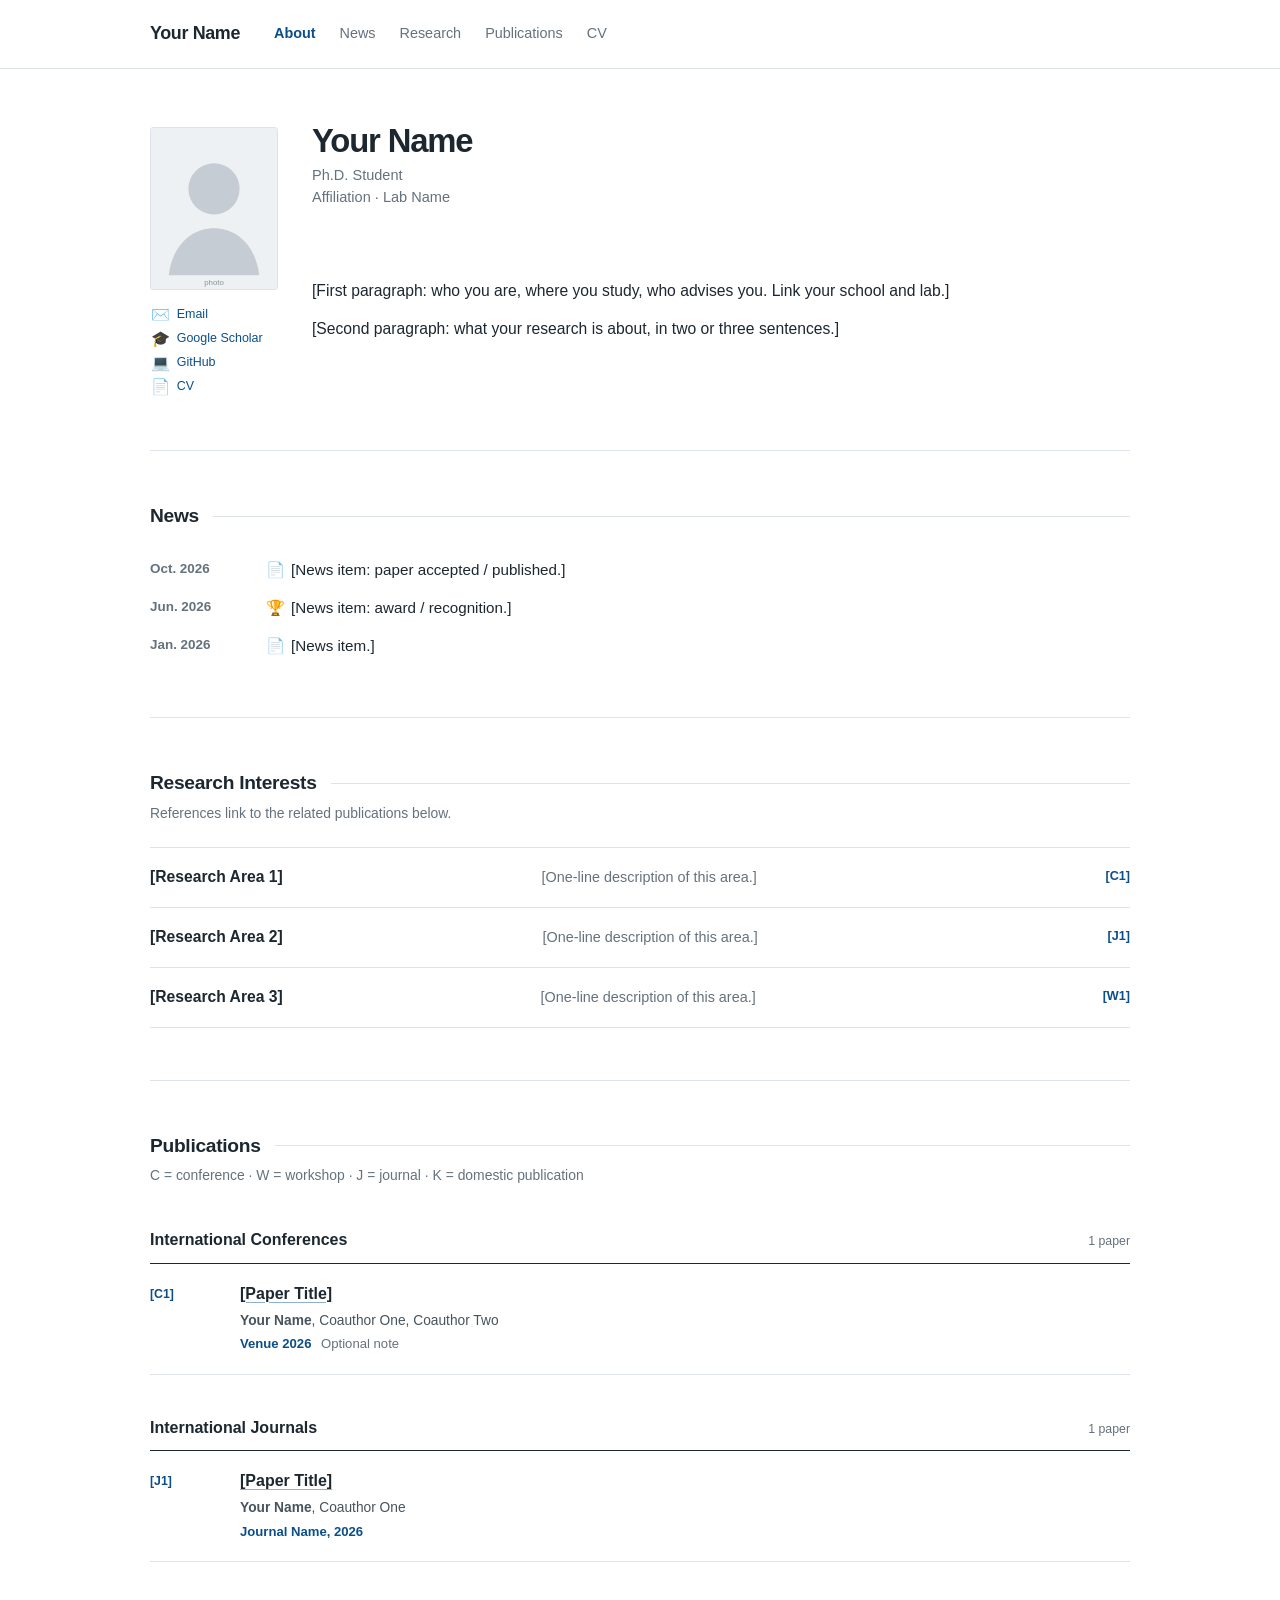
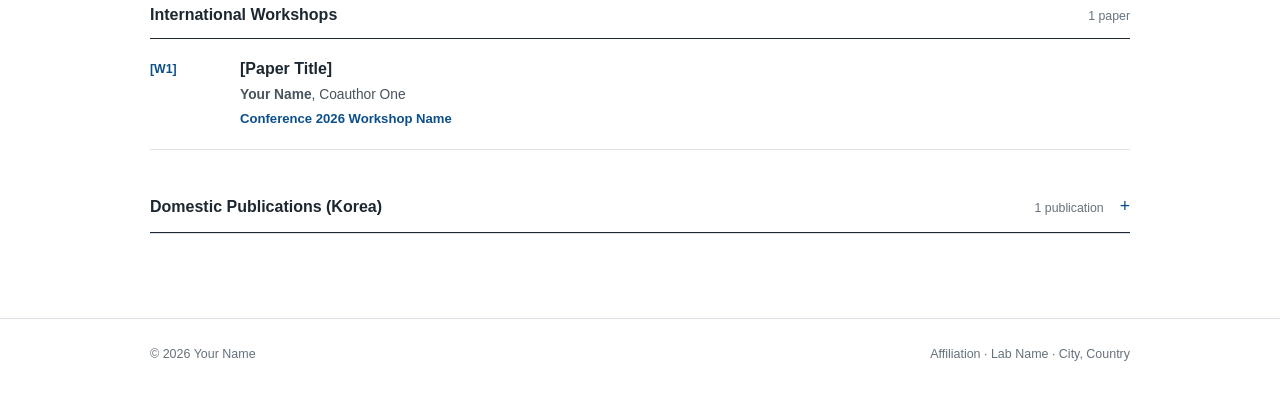
==== index.html @ ea9d19b5 "Initial homepage skeleton Dependency-free static site for GitHub Pages: About / News / Research / Pu" ====
<!doctype html>
<html lang="en">
<head>
  <meta charset="utf-8">
  <meta name="viewport" content="width=device-width, initial-scale=1">
  <!--
    ============================================================
    채울 곳 안내 (전부 자리표시자입니다)
    - <title>, meta description/author, og:* : 이름·소속으로 교체
    - canonical / og:url : https://<github-id>.github.io/ 로 교체
    - assets/img/profile.svg : 본인 사진(jpg/png)으로 교체 후 src 수정
    - assets/files/CV.pdf : CV 파일을 이 경로에 두면 링크가 동작함
    - 각 섹션 안의 [대괄호] 텍스트와 "TODO" 주석을 실제 내용으로 교체
    ============================================================
  -->
  <meta name="description" content="[One-sentence description of who you are and what you research.]">
  <meta name="author" content="Your Name">
  <meta name="theme-color" content="#ffffff">
  <meta property="og:type" content="website">
  <meta property="og:url" content="https://supportcho.github.io/">
  <meta property="og:title" content="Your Name | Affiliation">
  <meta property="og:description" content="[Short description for link previews.]">
  <meta property="og:image" content="https://supportcho.github.io/assets/img/profile.svg">
  <meta name="twitter:card" content="summary">
  <link rel="canonical" href="https://supportcho.github.io/">
  <link rel="icon" href="assets/img/favicon.svg" type="image/svg+xml">
  <link rel="stylesheet" href="assets/css/style.css">
  <script src="assets/js/main.js" defer></script>
  <title>Your Name | Affiliation</title>
</head>
<body>
  <a class="skip-link" href="#main">Skip to content</a>

  <header class="site-header">
    <div class="header-inner">
      <a class="site-name" href="#about">Your Name</a>
      <nav class="site-nav" aria-label="Primary navigation">
        <a href="#about">About</a>
        <a href="#news">News</a>
        <a href="#research">Research</a>
        <a href="#publications">Publications</a>
        <a href="assets/files/CV.pdf" target="_blank" rel="noopener">CV</a>
      </nav>
    </div>
  </header>

  <main class="page-shell" id="main">

    <!-- ===================== About ===================== -->
    <section class="profile-overview section" id="about" aria-labelledby="about-title">
      <div class="profile-rail">
        <!-- TODO: 사진으로 교체. 권장 비율 약 128×164 (세로가 약간 긴 직사각형) -->
        <img class="profile-photo" src="assets/img/profile.svg" width="128" height="164" alt="Portrait of Your Name">
        <ul class="profile-links" aria-label="Profile links">
          <li><a href="mailto:you@example.ac.kr"><span class="profile-link-icon" aria-hidden="true">&#9993;&#65039;</span><span>Email</span></a></li>
          <li><a href="https://scholar.google.com/" target="_blank" rel="noopener"><span class="profile-link-icon" aria-hidden="true">&#127891;</span><span>Google Scholar</span></a></li>
          <li><a href="https://github.com/supportcho" target="_blank" rel="noopener"><span class="profile-link-icon" aria-hidden="true">&#128187;</span><span>GitHub</span></a></li>
          <li><a href="assets/files/CV.pdf" target="_blank" rel="noopener"><span class="profile-link-icon" aria-hidden="true">&#128196;</span><span>CV</span></a></li>
        </ul>
      </div>
      <div class="profile-heading">
        <h1 id="about-title">Your Name</h1>
        <p>Ph.D. Student<br>Affiliation &middot; Lab Name</p>
      </div>
      <div class="profile-bio">
        <p>
          [First paragraph: who you are, where you study, who advises you. Link your school and lab.]
        </p>
        <p>
          [Second paragraph: what your research is about, in two or three sentences.]
        </p>
      </div>
    </section>

    <!-- ===================== News ===================== -->
    <section class="section" id="news" aria-labelledby="news-title">
      <div class="section-heading">
        <h2 id="news-title">News</h2>
      </div>
      <ul class="news-list">
        <!-- TODO: 최신순. <time datetime="YYYY-MM"> 형식 유지 -->
        <li><time datetime="2026-10">Oct. 2026</time><p><span class="news-icon" aria-hidden="true">📄</span>[News item: paper accepted / published.]</p></li>
        <li><time datetime="2026-06">Jun. 2026</time><p><span class="news-icon" aria-hidden="true">🏆</span>[News item: award / recognition.]</p></li>
        <li><time datetime="2026-01">Jan. 2026</time><p><span class="news-icon" aria-hidden="true">📄</span>[News item.]</p></li>
      </ul>
    </section>

    <!-- ===================== Research ===================== -->
    <section class="section" id="research" aria-labelledby="research-title">
      <div class="section-heading">
        <h2 id="research-title">Research Interests</h2>
        <p class="section-note">References link to the related publications below.</p>
      </div>
      <div class="research-list">
        <!-- TODO: 관심 분야마다 <article> 하나. paper-refs 의 href 는 아래 publication id 와 맞출 것 -->
        <article><h3>[Research Area 1]</h3><p>[One-line description of this area.]</p><p class="paper-refs"><a href="#pub-c1">[C1]</a></p></article>
        <article><h3>[Research Area 2]</h3><p>[One-line description of this area.]</p><p class="paper-refs"><a href="#pub-j1">[J1]</a></p></article>
        <article><h3>[Research Area 3]</h3><p>[One-line description of this area.]</p><p class="paper-refs"><a href="#pub-w1">[W1]</a></p></article>
      </div>
    </section>

    <!-- ===================== Publications ===================== -->
    <section class="section publications" id="publications" aria-labelledby="publications-title">
      <div class="section-heading">
        <h2 id="publications-title">Publications</h2>
        <p class="section-note">C = conference &middot; W = workshop &middot; J = journal &middot; K = domestic publication</p>
      </div>

      <section class="publication-group" aria-labelledby="conference-title">
        <div class="group-heading"><h3 id="conference-title">International Conferences</h3><span>1 paper</span></div>
        <ol class="publication-list">
          <!-- TODO: 논문마다 <li class="publication" id="pub-cN"> 하나. 본인 이름은 <strong> 으로 -->
          <li class="publication" id="pub-c1"><p class="publication-index"><span>[C1]</span></p><div><h4><a href="#" target="_blank" rel="noopener">[Paper Title]</a></h4><p><strong>Your Name</strong>, Coauthor One, Coauthor Two</p><p class="venue">Venue 2026 <span>Optional note</span></p></div></li>
        </ol>
      </section>

      <section class="publication-group" aria-labelledby="journal-title">
        <div class="group-heading"><h3 id="journal-title">International Journals</h3><span>1 paper</span></div>
        <ol class="publication-list">
          <li class="publication" id="pub-j1"><p class="publication-index"><span>[J1]</span></p><div><h4><a href="#" target="_blank" rel="noopener">[Paper Title]</a></h4><p><strong>Your Name</strong>, Coauthor One</p><p class="venue">Journal Name, 2026</p></div></li>
        </ol>
      </section>

      <section class="publication-group" aria-labelledby="workshop-title">
        <div class="group-heading"><h3 id="workshop-title">International Workshops</h3><span>1 paper</span></div>
        <ol class="publication-list">
          <li class="publication" id="pub-w1"><p class="publication-index"><span>[W1]</span></p><div><h4>[Paper Title]</h4><p><strong>Your Name</strong>, Coauthor One</p><p class="venue">Conference 2026 Workshop Name</p></div></li>
        </ol>
      </section>

      <details class="domestic-details">
        <summary><span>Domestic Publications (Korea)</span><span>1 publication</span></summary>
        <ol class="domestic-list">
          <li id="pub-k1"><span>[K1]</span><p><a href="#" target="_blank" rel="noopener">[Paper Title]</a> &middot; Journal or Conference Name, 2026.</p></li>
        </ol>
      </details>
    </section>

  </main>

  <footer class="site-footer">
    <div><p>&copy; <span data-year>2026</span> Your Name</p><p>Affiliation &middot; Lab Name &middot; City, Country</p></div>
  </footer>
</body>
</html>
---- assets/css/style.css ----
/* ------------------------------------------------------------
   Design tokens
   ------------------------------------------------------------ */
:root {
  --ink: #1d2730;        /* body text */
  --muted: #65717c;      /* secondary text */
  --link: #0b4f8a;       /* links / accents */
  --link-dark: #073d6b;
  --line: #dde3e8;       /* hairline rules */
  --soft: #f6f8fa;       /* subtle fills */
  --white: #ffffff;
  --page-width: 980px;
  --header-offset: 92px; /* sticky header height + breathing room */
}

*,
*::before,
*::after { box-sizing: border-box; }

html {
  scroll-behavior: smooth;
  scroll-padding-top: var(--header-offset);
}

body {
  margin: 0;
  color: var(--ink);
  background: var(--white);
  font-family: Inter, -apple-system, BlinkMacSystemFont, "Segoe UI", "Noto Sans KR", Helvetica, Arial, sans-serif;
  font-size: 16px;
  line-height: 1.65;
  -webkit-font-smoothing: antialiased;
}

img { display: block; max-width: 100%; }

a {
  color: var(--link);
  text-decoration: underline;
  text-decoration-color: rgba(11, 79, 138, 0.45);
  text-decoration-thickness: 0.06em;
  text-underline-offset: 0.18em;
}
a:hover { color: var(--link-dark); }

a:focus-visible,
summary:focus-visible {
  outline: 2px solid var(--link);
  outline-offset: 3px;
}

p, h1, h2, h3, h4 { margin-top: 0; }

/* ------------------------------------------------------------
   Skip link (keyboard users)
   ------------------------------------------------------------ */
.skip-link {
  position: fixed;
  top: 10px;
  left: 10px;
  z-index: 100;
  padding: 8px 12px;
  color: var(--white);
  background: var(--link);
  transform: translateY(-160%);
}
.skip-link:focus { transform: translateY(0); }

/* ------------------------------------------------------------
   Header / navigation
   ------------------------------------------------------------ */
.site-header {
  position: sticky;
  top: 0;
  z-index: 20;
  border-bottom: 1px solid var(--line);
  background: rgba(255, 255, 255, 0.96);
  backdrop-filter: blur(8px);
}

.header-inner {
  width: min(calc(100% - 48px), var(--page-width));
  min-height: 68px;
  margin: 0 auto;
  display: flex;
  align-items: center;
  gap: 34px;
}

.site-name {
  color: var(--ink);
  font-size: 1.12rem;
  font-weight: 700;
  letter-spacing: -0.02em;
  text-decoration: none;
  white-space: nowrap;
}
.site-name:hover { color: var(--ink); text-decoration: none; }

.site-nav {
  display: flex;
  align-items: center;
  gap: 24px;
  font-size: 0.9rem;
}
.site-nav a { color: var(--muted); text-decoration: none; }
.site-nav a:hover,
.site-nav a[aria-current="true"] { color: var(--link); text-decoration: none; }
.site-nav a[aria-current="true"] { font-weight: 650; }

/* ------------------------------------------------------------
   Page shell & sections
   ------------------------------------------------------------ */
.page-shell {
  width: min(calc(100% - 48px), var(--page-width));
  margin: 0 auto;
  padding: 58px 0 84px;
}

.section {
  padding-bottom: 52px;
  margin-bottom: 52px;
  border-bottom: 1px solid var(--line);
  scroll-margin-top: var(--header-offset);
}
.section:last-child {
  padding-bottom: 0;
  margin-bottom: 0;
  border-bottom: 0;
}

.section-heading { margin-bottom: 22px; }

/* h2 with a hairline running to the right edge */
.section-heading h2 {
  display: flex;
  align-items: center;
  gap: 14px;
  margin-bottom: 6px;
  font-size: 1.2rem;
  font-weight: 700;
  line-height: 1.35;
  letter-spacing: -0.015em;
}
.section-heading h2::after {
  content: "";
  flex: 1;
  height: 1px;
  background: var(--line);
}

.section-note {
  margin-bottom: 0;
  color: var(--muted);
  font-size: 0.87rem;
}

/* ------------------------------------------------------------
   About: photo rail + heading + bio
   ------------------------------------------------------------ */
.profile-overview {
  display: grid;
  grid-template-columns: 128px minmax(0, 1fr);
  column-gap: 34px;
  row-gap: 14px;
  align-items: start;
}

.profile-rail {
  grid-column: 1;
  grid-row: 1 / span 2;
  width: 128px;
}

.profile-photo {
  width: 128px;
  max-width: 128px;
  height: auto;
  border: 1px solid var(--line);
  border-radius: 3px;
  background: var(--soft);
}

.profile-heading { grid-column: 2; }
.profile-heading h1 {
  margin: -5px 0 4px;
  font-size: 2.05rem;
  line-height: 1.18;
  letter-spacing: -0.035em;
}
.profile-heading p {
  margin: 0;
  color: var(--muted);
  font-size: 0.91rem;
  line-height: 1.5;
}

.profile-bio { grid-column: 2; min-width: 0; }
.profile-bio > p {
  max-width: 770px;
  margin-bottom: 12px;
  font-size: 0.98rem;
  line-height: 1.7;
}
.profile-bio > p:last-of-type { margin-bottom: 0; }

.profile-links {
  display: grid;
  margin: 12px 0 0;
  padding: 0;
  list-style: none;
  font-size: 0.78rem;
  line-height: 1.35;
}
.profile-links a {
  display: flex;
  align-items: center;
  gap: 6px;
  width: fit-content;
  min-height: 24px;
  text-decoration: none;
}
.profile-link-icon {
  flex: 0 0 1.35em;
  width: 1.35em;
  text-align: center;
  font-size: 0.96rem;
  line-height: 1;
}

/* ------------------------------------------------------------
   News
   ------------------------------------------------------------ */
.news-list { margin: 0; padding: 0; list-style: none; }
.news-list li {
  display: grid;
  grid-template-columns: 96px minmax(0, 1fr);
  gap: 20px;
  padding: 7px 0;
}
.news-list time {
  color: var(--muted);
  font-size: 0.84rem;
  font-weight: 600;
  white-space: nowrap;
}
.news-list p { margin: 0; font-size: 0.95rem; line-height: 1.58; }
.news-icon { display: inline-block; width: 1.65em; text-align: left; }

/* ------------------------------------------------------------
   Research interests
   ------------------------------------------------------------ */
.research-list { border-top: 1px solid var(--line); }
.research-list article {
  display: grid;
  grid-template-columns: minmax(190px, 0.82fr) minmax(0, 1.2fr) auto;
  gap: 20px;
  align-items: start;
  padding: 18px 0;
  border-bottom: 1px solid var(--line);
}
.research-list h3 { margin: 0; font-size: 0.98rem; line-height: 1.45; }
.research-list article > p:not(.paper-refs) {
  margin: 0;
  color: var(--muted);
  font-size: 0.9rem;
  line-height: 1.55;
}
.paper-refs {
  margin: 0;
  font-size: 0.79rem;
  font-weight: 650;
  line-height: 1.6;
  white-space: nowrap;
}
.paper-refs a { text-decoration: none; }

/* ------------------------------------------------------------
   Publications
   ------------------------------------------------------------ */
.publication-group { margin-top: 42px; }

.group-heading {
  display: flex;
  align-items: baseline;
  justify-content: space-between;
  gap: 16px;
  padding-bottom: 11px;
  border-bottom: 1px solid var(--ink);
}
.group-heading h3 { margin: 0; font-size: 1rem; line-height: 1.4; }
.group-heading span { color: var(--muted); font-size: 0.77rem; white-space: nowrap; }

.publication-list { margin: 0; padding: 0; list-style: none; }

.publication {
  position: relative;
  display: grid;
  grid-template-columns: 74px minmax(0, 1fr);
  gap: 16px;
  padding: 19px 0 20px;
  border-bottom: 1px solid var(--line);
  scroll-margin-top: var(--header-offset);
}

.publication-index {
  display: flex;
  flex-wrap: wrap;
  gap: 3px;
  margin: 1px 0 0;
  color: var(--link);
  font-size: 0.77rem;
  font-weight: 700;
}

.publication h4 {
  margin-bottom: 5px;
  font-size: 1rem;
  font-weight: 650;
  line-height: 1.42;
  overflow-wrap: anywhere;
}
.publication h4 a { color: var(--ink); }
.publication h4 a:hover { color: var(--link); }

.publication div > p {
  margin-bottom: 3px;
  color: #48535d;
  font-size: 0.86rem;
  line-height: 1.5;
}
.publication .venue {
  margin-bottom: 0;
  color: var(--link);
  font-size: 0.82rem;
  font-weight: 600;
}
.publication .venue span {
  margin-left: 6px;
  color: var(--muted);
  font-weight: 400;
}

/* Collapsible domestic publications */
.domestic-details {
  margin-top: 42px;
  border-bottom: 1px solid var(--line);
}
.domestic-details summary {
  display: flex;
  align-items: baseline;
  justify-content: space-between;
  gap: 16px;
  padding: 0 0 11px;
  border-bottom: 1px solid var(--ink);
  cursor: pointer;
  list-style: none;
  font-size: 1rem;
  font-weight: 700;
}
.domestic-details summary::-webkit-details-marker { display: none; }
.domestic-details summary::before {
  content: "+";
  order: 3;
  color: var(--link);
  font-size: 1.1rem;
  font-weight: 400;
}
.domestic-details[open] summary::before { content: "\2212"; }
.domestic-details summary span:nth-child(2) {
  margin-left: auto;
  color: var(--muted);
  font-size: 0.77rem;
  font-weight: 400;
  white-space: nowrap;
}

.domestic-list { margin: 0; padding: 0; list-style: none; }
.domestic-list li {
  display: grid;
  grid-template-columns: 52px minmax(0, 1fr);
  gap: 14px;
  padding: 14px 0;
  border-bottom: 1px solid var(--line);
  scroll-margin-top: var(--header-offset);
}
.domestic-list li:last-child { border-bottom: 0; }
.domestic-list li > span { color: var(--link); font-size: 0.76rem; font-weight: 700; }
.domestic-list p {
  margin: 0;
  color: #48535d;
  font-size: 0.84rem;
  line-height: 1.5;
  overflow-wrap: anywhere;
}
.domestic-list a { color: var(--ink); font-weight: 600; }
.domestic-list a:hover { color: var(--link); }

/* ------------------------------------------------------------
   Footer
   ------------------------------------------------------------ */
.site-footer { border-top: 1px solid var(--line); }
.site-footer > div {
  width: min(calc(100% - 48px), var(--page-width));
  margin: 0 auto;
  padding: 25px 0 32px;
  display: flex;
  justify-content: space-between;
  gap: 20px;
  color: var(--muted);
  font-size: 0.78rem;
}
.site-footer p { margin: 0; }

/* ------------------------------------------------------------
   Responsive
   ------------------------------------------------------------ */
@media (max-width: 820px) {
  .research-list article { grid-template-columns: 1fr; gap: 7px; }
  .paper-refs { white-space: normal; }
}

@media (max-width: 680px) {
  html { scroll-padding-top: 24px; }

  .site-header { position: static; }
  .header-inner {
    width: min(calc(100% - 32px), var(--page-width));
    min-height: 92px;
    padding: 11px 0 9px;
    flex-direction: column;
    align-items: flex-start;
    justify-content: center;
    gap: 6px;
  }
  .site-nav {
    width: 100%;
    gap: 18px;
    overflow-x: auto;
    padding-bottom: 2px;
    font-size: 0.84rem;
    scrollbar-width: none;
  }
  .site-nav::-webkit-scrollbar { display: none; }
  .site-nav a { flex: 0 0 auto; }

  .page-shell {
    width: min(calc(100% - 32px), var(--page-width));
    padding: 34px 0 64px;
  }

  .profile-overview {
    grid-template-columns: 104px minmax(0, 1fr);
    column-gap: 20px;
    row-gap: 24px;
  }
  .profile-rail { grid-row: 1; width: 104px; }
  .profile-photo { width: 104px; max-width: 104px; }
  .profile-heading h1 { margin-top: -3px; font-size: 1.65rem; }
  .profile-bio { grid-column: 1 / -1; }
  .profile-links { margin-top: 10px; font-size: 0.74rem; }

  .section { padding-bottom: 44px; margin-bottom: 44px; scroll-margin-top: 24px; }
  .publication,
  .domestic-list li { scroll-margin-top: 24px; }

  .site-footer > div {
    width: min(calc(100% - 32px), var(--page-width));
    flex-direction: column;
    gap: 2px;
  }
}

@media (max-width: 520px) {
  .profile-overview { column-gap: 16px; }
  .profile-heading h1 { font-size: 1.45rem; }
  .profile-heading p { font-size: 0.8rem; }
  .profile-links { font-size: 0.72rem; }
  .profile-links a { gap: 4px; white-space: nowrap; }
  .profile-link-icon { flex-basis: 1.2em; width: 1.2em; }
  .profile-bio > p { font-size: 0.94rem; }

  .news-list li { grid-template-columns: 1fr; gap: 1px; padding: 8px 0; }

  .publication { grid-template-columns: 1fr; gap: 7px; }
  .publication-index { margin: 0; }
  .publication .venue span { display: block; margin-left: 0; }

  .group-heading,
  .domestic-details summary { align-items: flex-start; }
  .domestic-details summary span:nth-child(2) { display: none; }
  .domestic-list li { grid-template-columns: 44px minmax(0, 1fr); gap: 10px; }
}

@media print {
  .site-header,
  .site-footer,
  .profile-links { display: none; }
  .page-shell { width: 100%; display: block; padding: 0; }
  .profile-overview { grid-template-columns: 104px minmax(0, 1fr); column-gap: 24px; }
  .profile-rail { width: 104px; }
  .profile-photo { width: 104px; max-width: 104px; }
  .section { break-inside: avoid; }
}

@media (prefers-reduced-motion: reduce) {
  html { scroll-behavior: auto; }
}
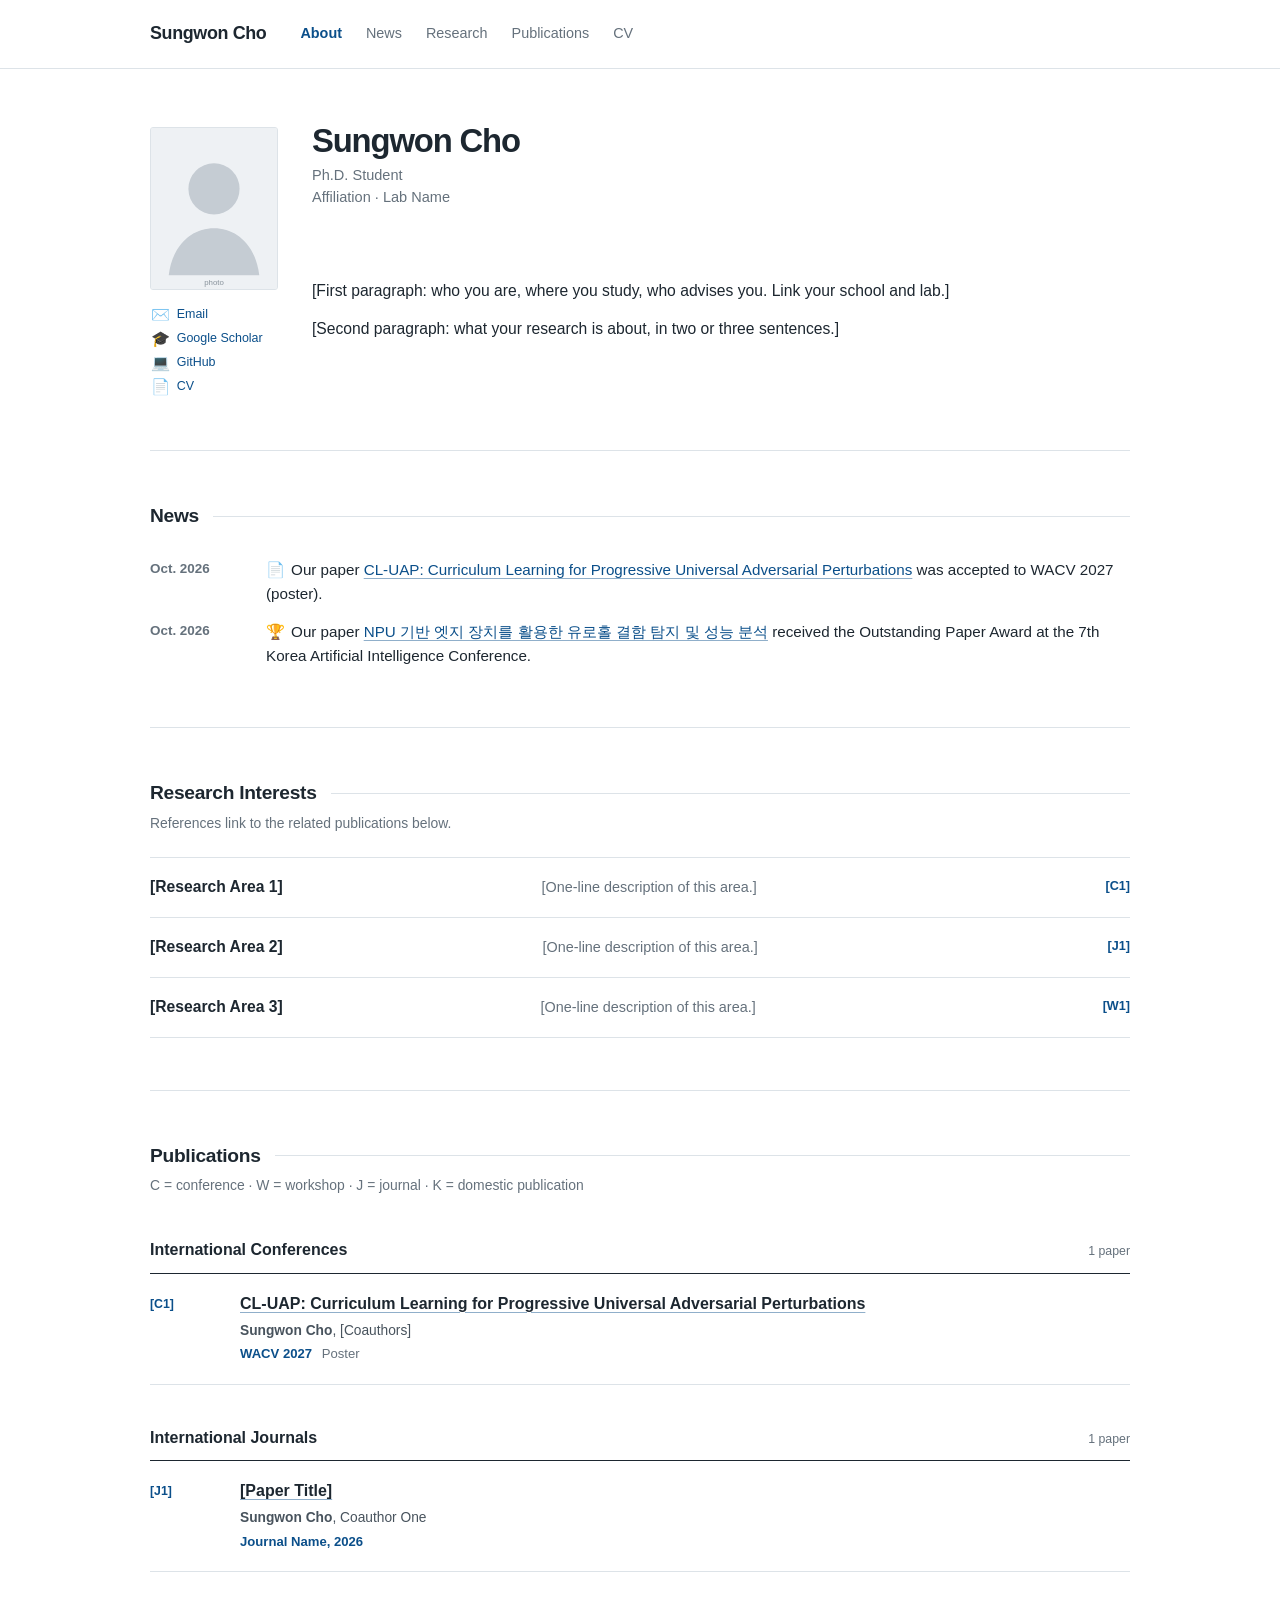
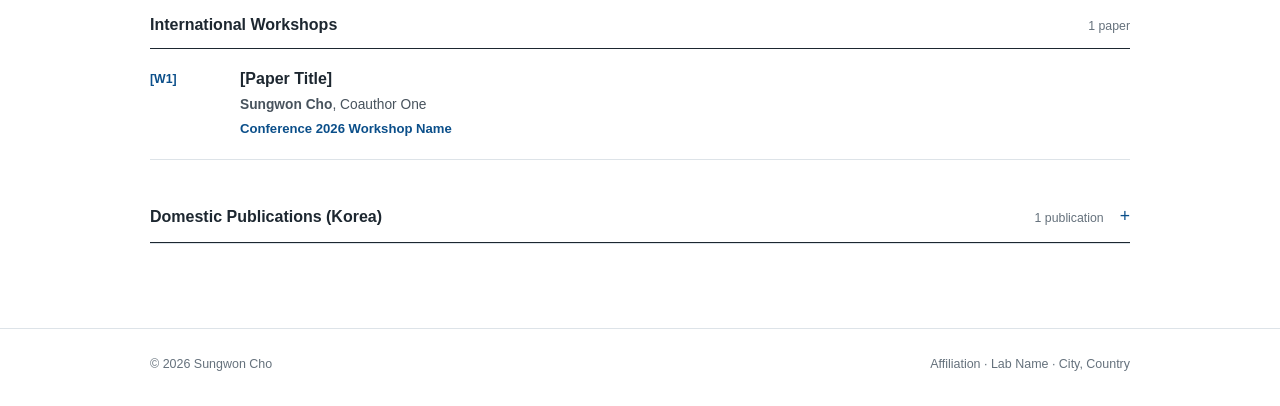
==== commit b50786f6: "Add name and October 2026 papers - Fill in Sungwon Cho across title, header, About, and footer - New" ====
--- a/index.html
+++ b/index.html
@@ -14,11 +14,11 @@
     ============================================================
   -->
   <meta name="description" content="[One-sentence description of who you are and what you research.]">
-  <meta name="author" content="Your Name">
+  <meta name="author" content="Sungwon Cho">
   <meta name="theme-color" content="#ffffff">
   <meta property="og:type" content="website">
   <meta property="og:url" content="https://supportcho.github.io/">
-  <meta property="og:title" content="Your Name | Affiliation">
+  <meta property="og:title" content="Sungwon Cho | Affiliation">
   <meta property="og:description" content="[Short description for link previews.]">
   <meta property="og:image" content="https://supportcho.github.io/assets/img/profile.svg">
   <meta name="twitter:card" content="summary">
@@ -26,14 +26,14 @@
   <link rel="icon" href="assets/img/favicon.svg" type="image/svg+xml">
   <link rel="stylesheet" href="assets/css/style.css">
   <script src="assets/js/main.js" defer></script>
-  <title>Your Name | Affiliation</title>
+  <title>Sungwon Cho | Affiliation</title>
 </head>
 <body>
   <a class="skip-link" href="#main">Skip to content</a>
 
   <header class="site-header">
     <div class="header-inner">
-      <a class="site-name" href="#about">Your Name</a>
+      <a class="site-name" href="#about">Sungwon Cho</a>
       <nav class="site-nav" aria-label="Primary navigation">
         <a href="#about">About</a>
         <a href="#news">News</a>
@@ -50,7 +50,7 @@
     <section class="profile-overview section" id="about" aria-labelledby="about-title">
       <div class="profile-rail">
         <!-- TODO: 사진으로 교체. 권장 비율 약 128×164 (세로가 약간 긴 직사각형) -->
-        <img class="profile-photo" src="assets/img/profile.svg" width="128" height="164" alt="Portrait of Your Name">
+        <img class="profile-photo" src="assets/img/profile.svg" width="128" height="164" alt="Portrait of Sungwon Cho">
         <ul class="profile-links" aria-label="Profile links">
           <li><a href="mailto:you@example.ac.kr"><span class="profile-link-icon" aria-hidden="true">&#9993;&#65039;</span><span>Email</span></a></li>
           <li><a href="https://scholar.google.com/" target="_blank" rel="noopener"><span class="profile-link-icon" aria-hidden="true">&#127891;</span><span>Google Scholar</span></a></li>
@@ -59,7 +59,7 @@
         </ul>
       </div>
       <div class="profile-heading">
-        <h1 id="about-title">Your Name</h1>
+        <h1 id="about-title">Sungwon Cho</h1>
         <p>Ph.D. Student<br>Affiliation &middot; Lab Name</p>
       </div>
       <div class="profile-bio">
@@ -78,10 +78,9 @@
         <h2 id="news-title">News</h2>
       </div>
       <ul class="news-list">
-        <!-- TODO: 최신순. <time datetime="YYYY-MM"> 형식 유지 -->
-        <li><time datetime="2026-10">Oct. 2026</time><p><span class="news-icon" aria-hidden="true">📄</span>[News item: paper accepted / published.]</p></li>
-        <li><time datetime="2026-06">Jun. 2026</time><p><span class="news-icon" aria-hidden="true">🏆</span>[News item: award / recognition.]</p></li>
-        <li><time datetime="2026-01">Jan. 2026</time><p><span class="news-icon" aria-hidden="true">📄</span>[News item.]</p></li>
+        <!-- 최신순. <time datetime="YYYY-MM"> 형식 유지 -->
+        <li><time datetime="2026-10">Oct. 2026</time><p><span class="news-icon" aria-hidden="true">📄</span>Our paper <a href="#pub-c1">CL-UAP: Curriculum Learning for Progressive Universal Adversarial Perturbations</a> was accepted to WACV 2027 (poster).</p></li>
+        <li><time datetime="2026-10">Oct. 2026</time><p><span class="news-icon" aria-hidden="true">🏆</span>Our paper <a href="#pub-k1" lang="ko">NPU 기반 엣지 장치를 활용한 유로홀 결함 탐지 및 성능 분석</a> received the Outstanding Paper Award at the 7th Korea Artificial Intelligence Conference.</p></li>
       </ul>
     </section>
 
@@ -109,29 +108,29 @@
       <section class="publication-group" aria-labelledby="conference-title">
         <div class="group-heading"><h3 id="conference-title">International Conferences</h3><span>1 paper</span></div>
         <ol class="publication-list">
-          <!-- TODO: 논문마다 <li class="publication" id="pub-cN"> 하나. 본인 이름은 <strong> 으로 -->
-          <li class="publication" id="pub-c1"><p class="publication-index"><span>[C1]</span></p><div><h4><a href="#" target="_blank" rel="noopener">[Paper Title]</a></h4><p><strong>Your Name</strong>, Coauthor One, Coauthor Two</p><p class="venue">Venue 2026 <span>Optional note</span></p></div></li>
+          <!-- 논문마다 <li class="publication" id="pub-cN"> 하나. 본인 이름은 <strong> 으로. TODO: [C1] 공저자·논문 링크(href="#") 채우기 -->
+          <li class="publication" id="pub-c1"><p class="publication-index"><span>[C1]</span></p><div><h4><a href="#" target="_blank" rel="noopener">CL-UAP: Curriculum Learning for Progressive Universal Adversarial Perturbations</a></h4><p><strong>Sungwon Cho</strong>, [Coauthors]</p><p class="venue">WACV 2027 <span>Poster</span></p></div></li>
         </ol>
       </section>
 
       <section class="publication-group" aria-labelledby="journal-title">
         <div class="group-heading"><h3 id="journal-title">International Journals</h3><span>1 paper</span></div>
         <ol class="publication-list">
-          <li class="publication" id="pub-j1"><p class="publication-index"><span>[J1]</span></p><div><h4><a href="#" target="_blank" rel="noopener">[Paper Title]</a></h4><p><strong>Your Name</strong>, Coauthor One</p><p class="venue">Journal Name, 2026</p></div></li>
+          <li class="publication" id="pub-j1"><p class="publication-index"><span>[J1]</span></p><div><h4><a href="#" target="_blank" rel="noopener">[Paper Title]</a></h4><p><strong>Sungwon Cho</strong>, Coauthor One</p><p class="venue">Journal Name, 2026</p></div></li>
         </ol>
       </section>
 
       <section class="publication-group" aria-labelledby="workshop-title">
         <div class="group-heading"><h3 id="workshop-title">International Workshops</h3><span>1 paper</span></div>
         <ol class="publication-list">
-          <li class="publication" id="pub-w1"><p class="publication-index"><span>[W1]</span></p><div><h4>[Paper Title]</h4><p><strong>Your Name</strong>, Coauthor One</p><p class="venue">Conference 2026 Workshop Name</p></div></li>
+          <li class="publication" id="pub-w1"><p class="publication-index"><span>[W1]</span></p><div><h4>[Paper Title]</h4><p><strong>Sungwon Cho</strong>, Coauthor One</p><p class="venue">Conference 2026 Workshop Name</p></div></li>
         </ol>
       </section>
 
       <details class="domestic-details">
         <summary><span>Domestic Publications (Korea)</span><span>1 publication</span></summary>
         <ol class="domestic-list">
-          <li id="pub-k1"><span>[K1]</span><p><a href="#" target="_blank" rel="noopener">[Paper Title]</a> &middot; Journal or Conference Name, 2026.</p></li>
+          <li id="pub-k1"><span>[K1]</span><p><strong>Sungwon Cho</strong>, [Coauthors] &middot; <span lang="ko">NPU 기반 엣지 장치를 활용한 유로홀 결함 탐지 및 성능 분석</span> &middot; The 7th Korea Artificial Intelligence Conference, 2026 &middot; <strong>Outstanding Paper Award</strong></p></li>
         </ol>
       </details>
     </section>
@@ -139,7 +138,7 @@
   </main>
 
   <footer class="site-footer">
-    <div><p>&copy; <span data-year>2026</span> Your Name</p><p>Affiliation &middot; Lab Name &middot; City, Country</p></div>
+    <div><p>&copy; <span data-year>2026</span> Sungwon Cho</p><p>Affiliation &middot; Lab Name &middot; City, Country</p></div>
   </footer>
 </body>
 </html>
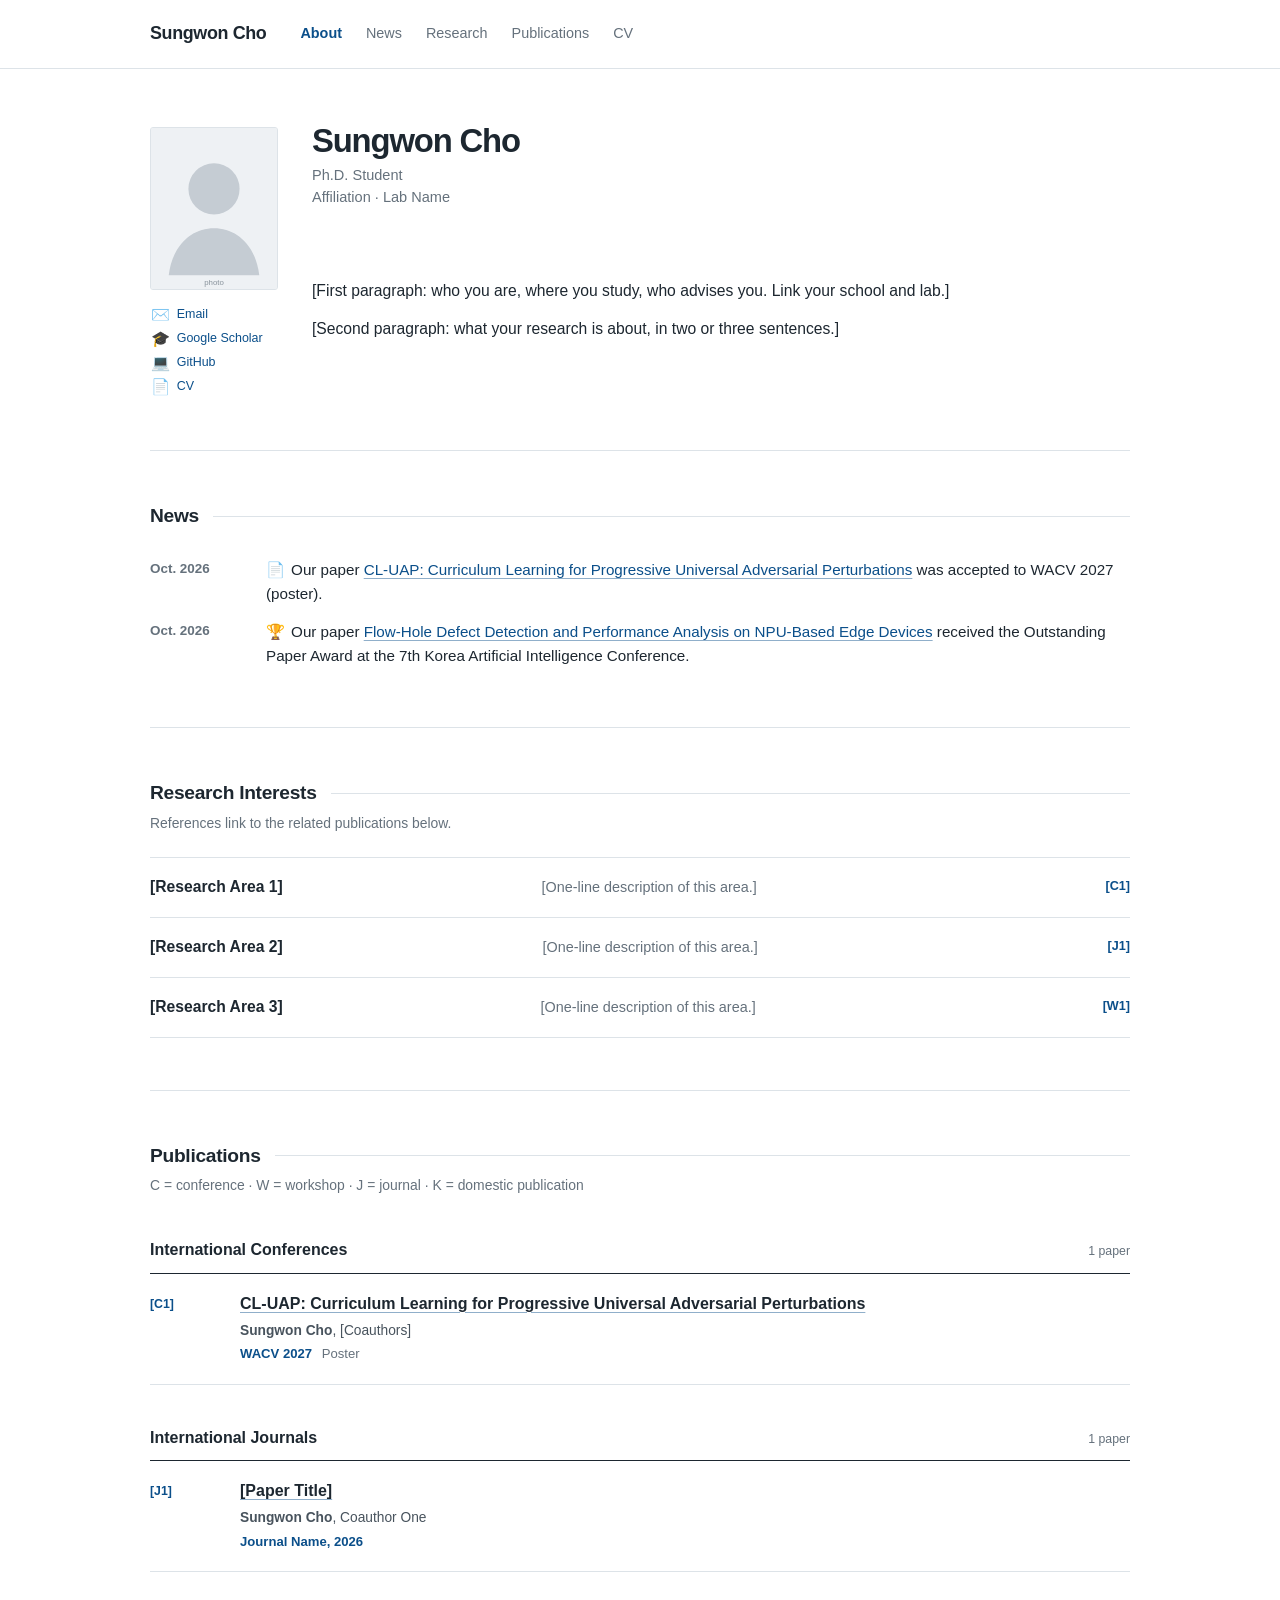
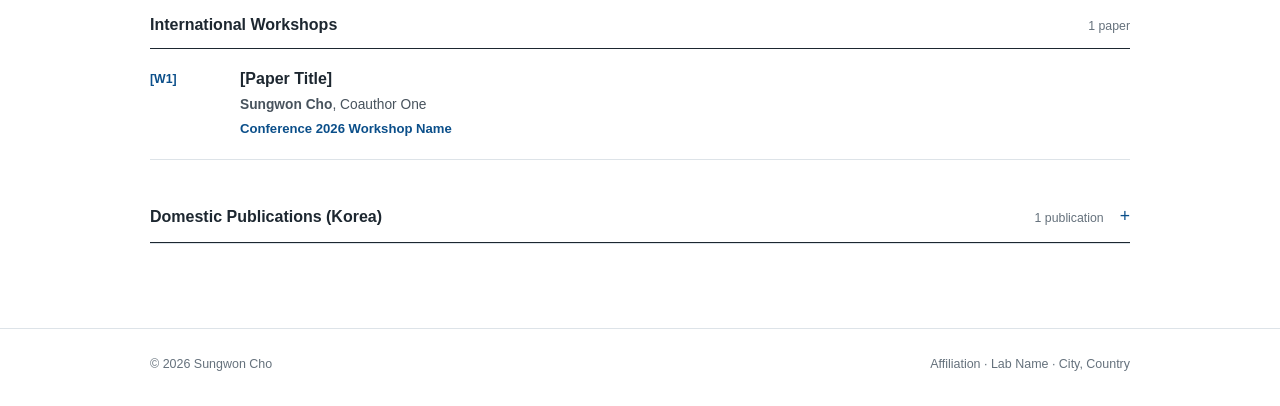
==== commit 276edc87: "Use English title for the domestic award paper Co-Authored-By: Claude Fable 5.1 <noreply@anthropic.c" ====
--- a/index.html
+++ b/index.html
@@ -80,7 +80,7 @@
       <ul class="news-list">
         <!-- 최신순. <time datetime="YYYY-MM"> 형식 유지 -->
         <li><time datetime="2026-10">Oct. 2026</time><p><span class="news-icon" aria-hidden="true">📄</span>Our paper <a href="#pub-c1">CL-UAP: Curriculum Learning for Progressive Universal Adversarial Perturbations</a> was accepted to WACV 2027 (poster).</p></li>
-        <li><time datetime="2026-10">Oct. 2026</time><p><span class="news-icon" aria-hidden="true">🏆</span>Our paper <a href="#pub-k1" lang="ko">NPU 기반 엣지 장치를 활용한 유로홀 결함 탐지 및 성능 분석</a> received the Outstanding Paper Award at the 7th Korea Artificial Intelligence Conference.</p></li>
+        <li><time datetime="2026-10">Oct. 2026</time><p><span class="news-icon" aria-hidden="true">🏆</span>Our paper <a href="#pub-k1">Flow-Hole Defect Detection and Performance Analysis on NPU-Based Edge Devices</a> received the Outstanding Paper Award at the 7th Korea Artificial Intelligence Conference.</p></li>
       </ul>
     </section>
 
@@ -130,7 +130,7 @@
       <details class="domestic-details">
         <summary><span>Domestic Publications (Korea)</span><span>1 publication</span></summary>
         <ol class="domestic-list">
-          <li id="pub-k1"><span>[K1]</span><p><strong>Sungwon Cho</strong>, [Coauthors] &middot; <span lang="ko">NPU 기반 엣지 장치를 활용한 유로홀 결함 탐지 및 성능 분석</span> &middot; The 7th Korea Artificial Intelligence Conference, 2026 &middot; <strong>Outstanding Paper Award</strong></p></li>
+          <li id="pub-k1"><span>[K1]</span><p><strong>Sungwon Cho</strong>, [Coauthors] &middot; Flow-Hole Defect Detection and Performance Analysis on NPU-Based Edge Devices &middot; The 7th Korea Artificial Intelligence Conference, 2026 &middot; <strong>Outstanding Paper Award</strong></p></li>
         </ol>
       </details>
     </section>
